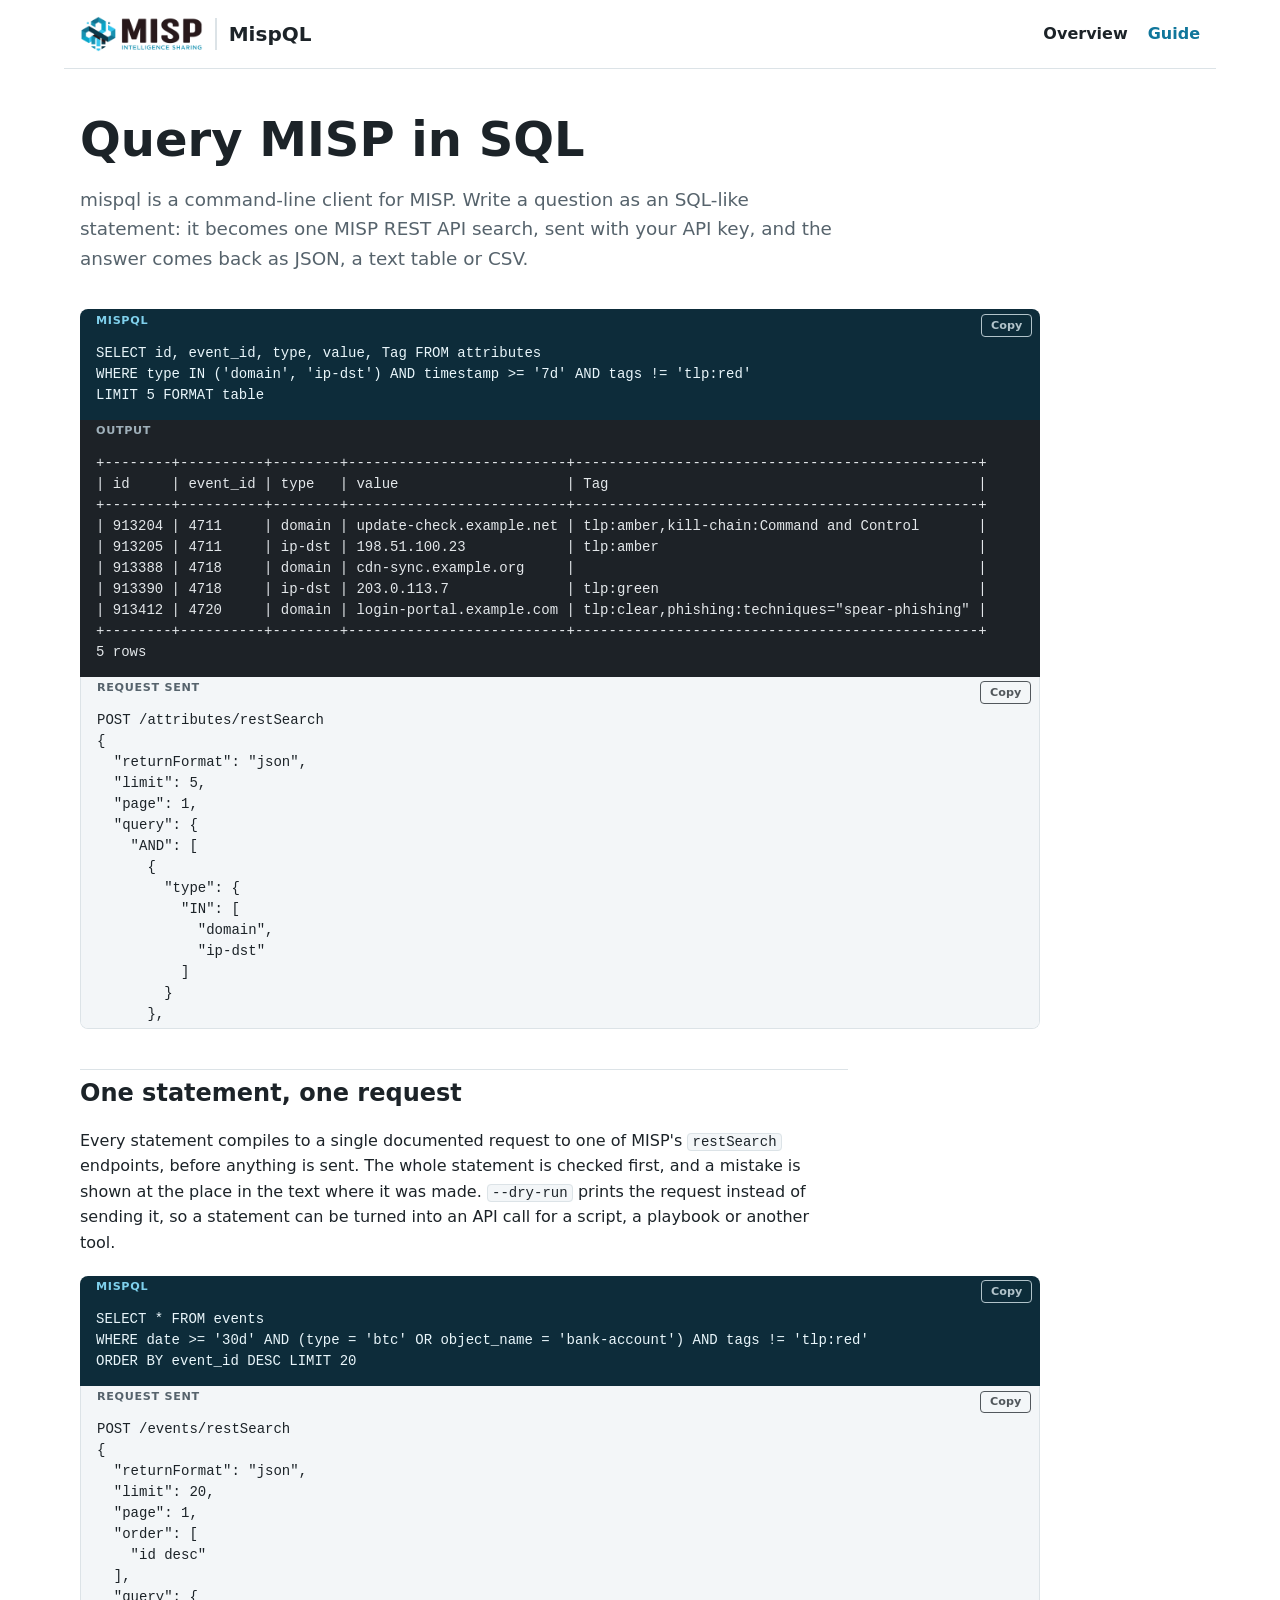
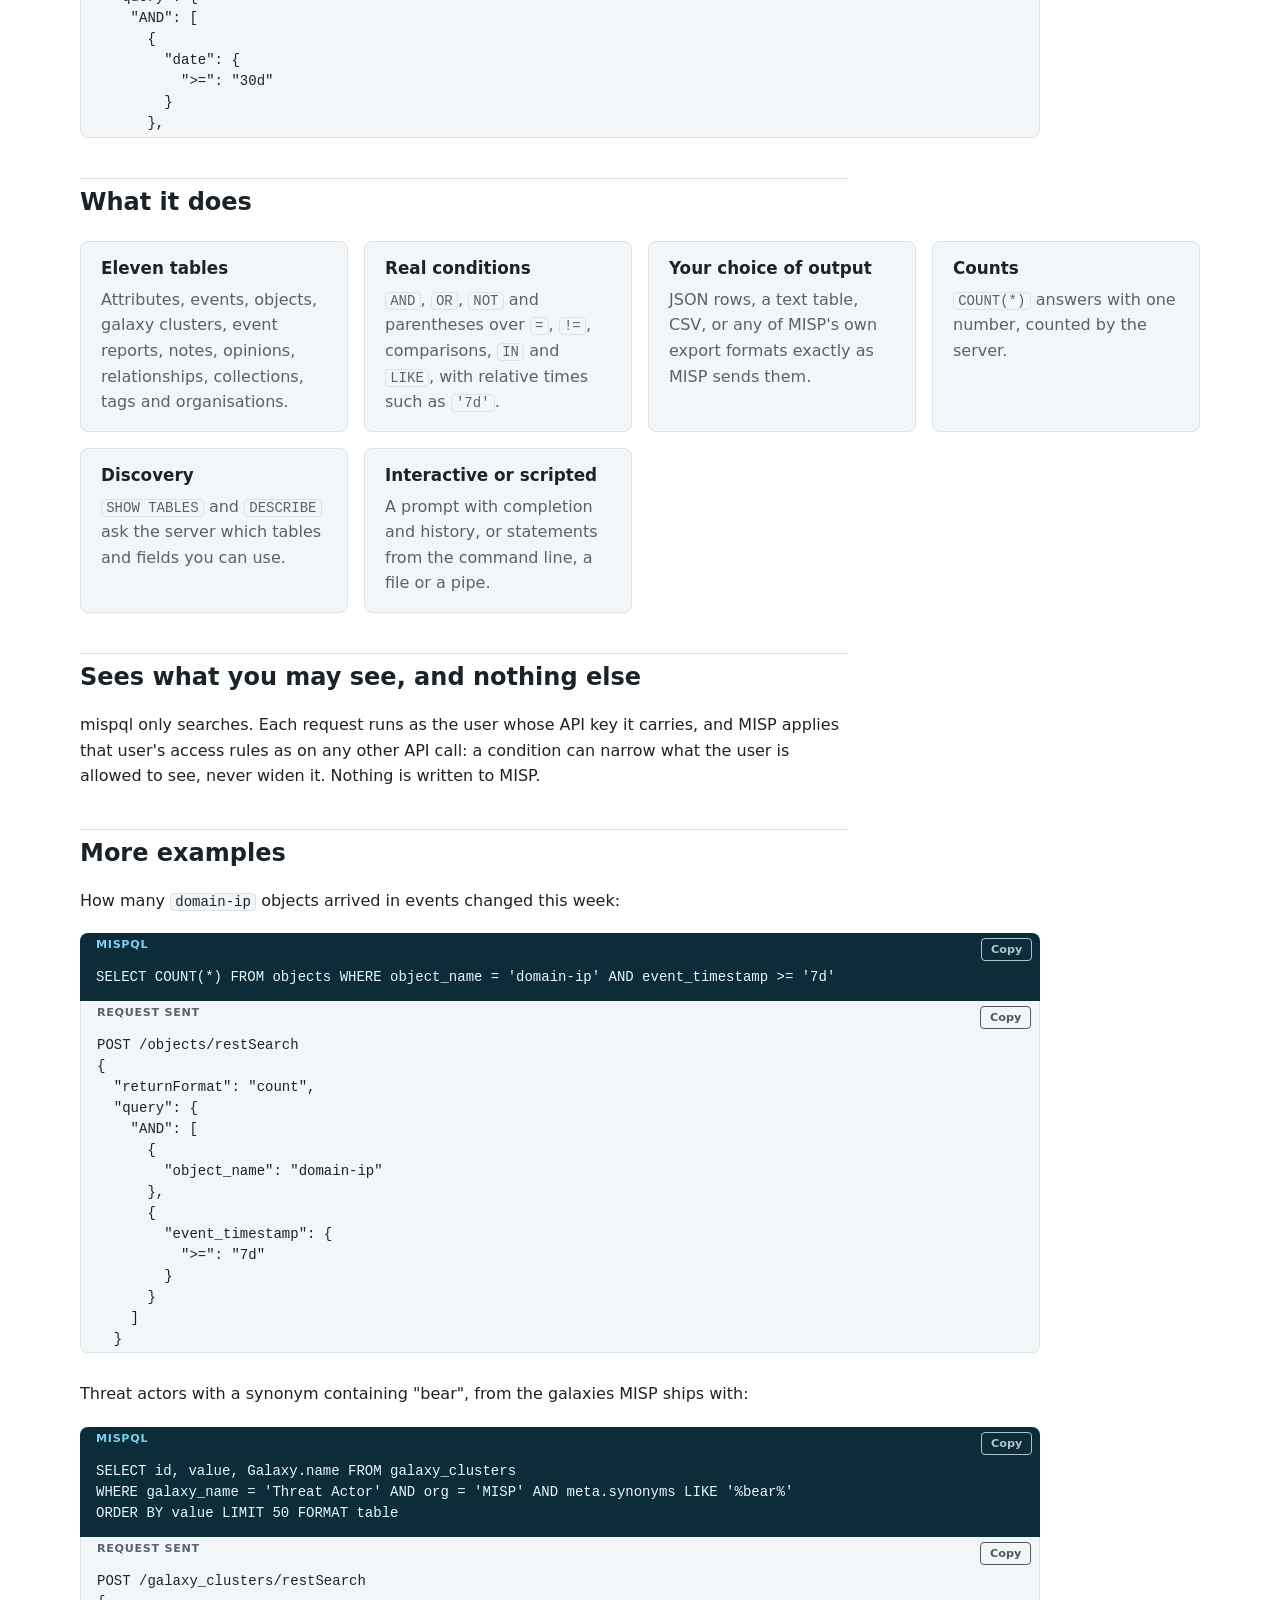
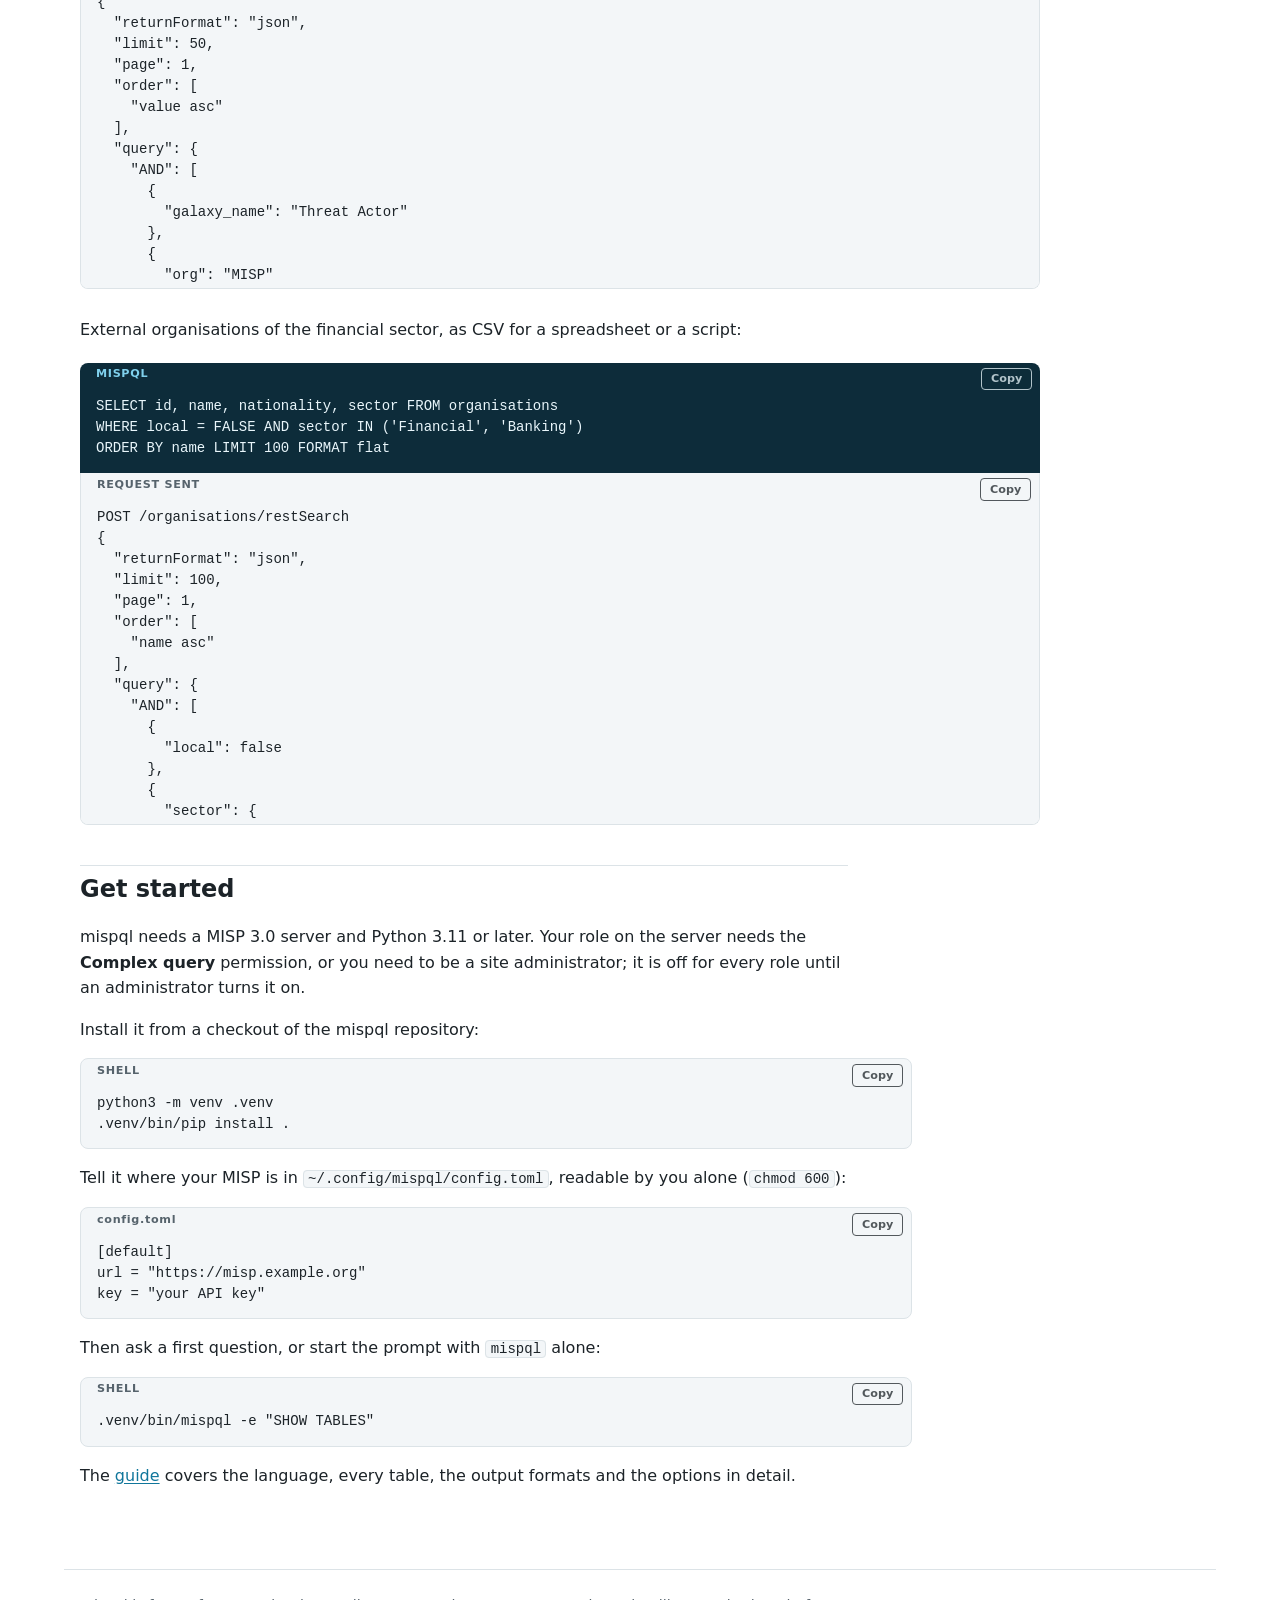
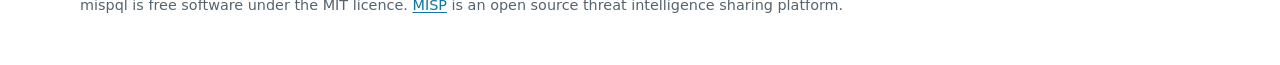
==== site/index.html @ 82859a41 "new: [site] Product page and guide - site/: a product page and a guide with an example per feature a" ====
<!doctype html>
<html lang="en">
<head>
<meta charset="utf-8">
<meta name="viewport" content="width=device-width, initial-scale=1">
<title>MispQL: query MISP in SQL</title>
<meta name="description" content="mispql is a command-line client that queries MISP in MispQL, an SQL-like language, over MISP's REST API.">
<link rel="stylesheet" href="style.css">
<script src="copy.js" defer></script>
</head>
<body>
<header class="site">
  <a class="brand" href="index.html">
    <picture>
      <source srcset="misp-logo-dark.png" media="(prefers-color-scheme: dark)">
      <img src="misp-logo.png" alt="MISP" width="123" height="36">
    </picture>
    <span>MispQL</span>
  </a>
  <nav><a href="index.html" aria-current="page">Overview</a><a href="guide.html">Guide</a></nav>
</header>
<main>
<section class="hero">
  <h1>Query MISP in SQL</h1>
  <p class="lead">mispql is a command-line client for MISP. Write a question as an SQL-like
  statement: it becomes one MISP REST API search, sent with your API key, and the answer
  comes back as JSON, a text table or CSV.</p>
</section>

<div class="example" data-sample="attributes-table">
<pre class="mql"><code>SELECT id, event_id, type, value, Tag FROM attributes
WHERE type IN ('domain', 'ip-dst') AND timestamp &gt;= '7d' AND tags != 'tlp:red'
LIMIT 5 FORMAT table</code></pre>
<pre class="output"><code>+--------+----------+--------+--------------------------+------------------------------------------------+
| id     | event_id | type   | value                    | Tag                                            |
+--------+----------+--------+--------------------------+------------------------------------------------+
| 913204 | 4711     | domain | update-check.example.net | tlp:amber,kill-chain:Command and Control       |
| 913205 | 4711     | ip-dst | 198.51.100.23            | tlp:amber                                      |
| 913388 | 4718     | domain | cdn-sync.example.org     |                                                |
| 913390 | 4718     | ip-dst | 203.0.113.7              | tlp:green                                      |
| 913412 | 4720     | domain | login-portal.example.com | tlp:clear,phishing:techniques="spear-phishing" |
+--------+----------+--------+--------------------------+------------------------------------------------+
5 rows</code></pre>
<pre class="request"><code>POST /attributes/restSearch
{
  "returnFormat": "json",
  "limit": 5,
  "page": 1,
  "query": {
    "AND": [
      {
        "type": {
          "IN": [
            "domain",
            "ip-dst"
          ]
        }
      },
      {
        "timestamp": {
          "&gt;=": "7d"
        }
      },
      {
        "tags": {
          "!=": "tlp:red"
        }
      }
    ]
  }
}</code></pre>
</div>

<section class="prose">
  <h2 id="one-request">One statement, one request</h2>
  <p>Every statement compiles to a single documented request to one of MISP's
  <code>restSearch</code> endpoints, before anything is sent. The whole statement is checked
  first, and a mistake is shown at the place in the text where it was made.
  <code>--dry-run</code> prints the request instead of sending it, so a statement can be
  turned into an API call for a script, a playbook or another tool.</p>
</section>

<div class="example">
<pre class="mql"><code>SELECT * FROM events
WHERE date &gt;= '30d' AND (type = 'btc' OR object_name = 'bank-account') AND tags != 'tlp:red'
ORDER BY event_id DESC LIMIT 20</code></pre>
<pre class="request"><code>POST /events/restSearch
{
  "returnFormat": "json",
  "limit": 20,
  "page": 1,
  "order": [
    "id desc"
  ],
  "query": {
    "AND": [
      {
        "date": {
          "&gt;=": "30d"
        }
      },
      {
        "OR": [
          {
            "type": "btc"
          },
          {
            "object_name": "bank-account"
          }
        ]
      },
      {
        "tags": {
          "!=": "tlp:red"
        }
      }
    ]
  }
}</code></pre>
</div>

<section class="prose">
  <h2 id="features">What it does</h2>
</section>
<div class="grid">
  <div class="card"><h3>Eleven tables</h3><p>Attributes, events, objects, galaxy clusters,
  event reports, notes, opinions, relationships, collections, tags and organisations.</p></div>
  <div class="card"><h3>Real conditions</h3><p><code>AND</code>, <code>OR</code>,
  <code>NOT</code> and parentheses over <code>=</code>, <code>!=</code>, comparisons,
  <code>IN</code> and <code>LIKE</code>, with relative times such as <code>'7d'</code>.</p></div>
  <div class="card"><h3>Your choice of output</h3><p>JSON rows, a text table, CSV, or any of
  MISP's own export formats exactly as MISP sends them.</p></div>
  <div class="card"><h3>Counts</h3><p><code>COUNT(*)</code> answers with one number,
  counted by the server.</p></div>
  <div class="card"><h3>Discovery</h3><p><code>SHOW TABLES</code> and <code>DESCRIBE</code>
  ask the server which tables and fields you can use.</p></div>
  <div class="card"><h3>Interactive or scripted</h3><p>A prompt with completion and history,
  or statements from the command line, a file or a pipe.</p></div>
</div>

<section class="prose">
  <h2 id="access">Sees what you may see, and nothing else</h2>
  <p>mispql only searches. Each request runs as the user whose API key it carries, and MISP
  applies that user's access rules as on any other API call: a condition can narrow what the
  user is allowed to see, never widen it. Nothing is written to MISP.</p>

  <h2 id="more">More examples</h2>
  <p>How many <code>domain-ip</code> objects arrived in events changed this week:</p>
</section>

<div class="example">
<pre class="mql"><code>SELECT COUNT(*) FROM objects WHERE object_name = 'domain-ip' AND event_timestamp &gt;= '7d'</code></pre>
<pre class="request"><code>POST /objects/restSearch
{
  "returnFormat": "count",
  "query": {
    "AND": [
      {
        "object_name": "domain-ip"
      },
      {
        "event_timestamp": {
          "&gt;=": "7d"
        }
      }
    ]
  }
}</code></pre>
</div>

<p class="prose">Threat actors with a synonym containing "bear", from the galaxies MISP ships with:</p>

<div class="example">
<pre class="mql"><code>SELECT id, value, Galaxy.name FROM galaxy_clusters
WHERE galaxy_name = 'Threat Actor' AND org = 'MISP' AND meta.synonyms LIKE '%bear%'
ORDER BY value LIMIT 50 FORMAT table</code></pre>
<pre class="request"><code>POST /galaxy_clusters/restSearch
{
  "returnFormat": "json",
  "limit": 50,
  "page": 1,
  "order": [
    "value asc"
  ],
  "query": {
    "AND": [
      {
        "galaxy_name": "Threat Actor"
      },
      {
        "org": "MISP"
      },
      {
        "meta.synonyms": {
          "LIKE": "%bear%"
        }
      }
    ]
  }
}</code></pre>
</div>

<p class="prose">External organisations of the financial sector, as CSV for a spreadsheet or a script:</p>

<div class="example">
<pre class="mql"><code>SELECT id, name, nationality, sector FROM organisations
WHERE local = FALSE AND sector IN ('Financial', 'Banking')
ORDER BY name LIMIT 100 FORMAT flat</code></pre>
<pre class="request"><code>POST /organisations/restSearch
{
  "returnFormat": "json",
  "limit": 100,
  "page": 1,
  "order": [
    "name asc"
  ],
  "query": {
    "AND": [
      {
        "local": false
      },
      {
        "sector": {
          "IN": [
            "Financial",
            "Banking"
          ]
        }
      }
    ]
  }
}</code></pre>
</div>

<section class="prose">
  <h2 id="start">Get started</h2>
  <p>mispql needs a MISP 3.0 server and Python 3.11 or later. Your role on the server needs
  the <strong>Complex query</strong> permission, or you need to be a site administrator; it is
  off for every role until an administrator turns it on.</p>
  <p>Install it from a checkout of the mispql repository:</p>
</section>

<pre class="shell"><code>python3 -m venv .venv
.venv/bin/pip install .</code></pre>

<p class="prose">Tell it where your MISP is in <code>~/.config/mispql/config.toml</code>, readable by
you alone (<code>chmod 600</code>):</p>

<pre class="config"><code>[default]
url = "https://misp.example.org"
key = "your API key"</code></pre>

<p class="prose">Then ask a first question, or start the prompt with <code>mispql</code> alone:</p>

<pre class="shell"><code>.venv/bin/mispql -e "SHOW TABLES"</code></pre>

<section class="prose">
  <p>The <a href="guide.html">guide</a> covers the language, every table, the output formats
  and the options in detail.</p>
</section>
</main>
<footer>
  mispql is free software under the MIT licence.
  <a href="https://www.misp-project.org/">MISP</a> is an open source threat intelligence sharing platform.
</footer>
</body>
</html>
---- site/style.css ----
:root {
  --bg: #ffffff;
  --fg: #1c2328;
  --muted: #56636c;
  --line: #dce3e7;
  --accent: #10769b;
  --accent-soft: #e5f3f8;
  --panel: #f3f6f8;
  --mql-bg: #0d2c3a;
  --mql-fg: #e9f6fb;
  --mql-label: #7fd0ec;
  --out-bg: #1d2227;
  --out-fg: #e3e7ea;
  --error: #b42318;
  --error-soft: #fdf0ee;
  --mono: ui-monospace, SFMono-Regular, Menlo, Consolas, "Liberation Mono", monospace;
  --sans: system-ui, -apple-system, "Segoe UI", Roboto, "Helvetica Neue", Arial, sans-serif;
  color-scheme: light;
}

@media (prefers-color-scheme: dark) {
  :root {
    --bg: #11171b;
    --fg: #e4e9ec;
    --muted: #9aa8b1;
    --line: #2a353c;
    --accent: #5cc6ea;
    --accent-soft: #15303c;
    --panel: #182127;
    --mql-bg: #0a3445;
    --mql-fg: #e9f6fb;
    --mql-label: #7fd0ec;
    --out-bg: #0b0f12;
    --out-fg: #dfe5e8;
    --error: #ff8a7a;
    --error-soft: #2a1715;
    color-scheme: dark;
  }
}

*, *::before, *::after { box-sizing: border-box; }

html { -webkit-text-size-adjust: 100%; }

body {
  margin: 0;
  background: var(--bg);
  color: var(--fg);
  font: 16px/1.6 var(--sans);
}

a { color: var(--accent); text-underline-offset: 2px; }

code, pre { font-family: var(--mono); font-size: 0.875rem; }

:not(pre) > code {
  background: var(--panel);
  border: 1px solid var(--line);
  border-radius: 4px;
  padding: 0 0.3em;
  overflow-wrap: anywhere;
}

h1, h2, h3 { line-height: 1.25; }
h2 { margin-top: 2.5rem; padding-top: 0.5rem; border-top: 1px solid var(--line); }
h3 { margin-top: 2rem; }
h2[id], h3[id] { scroll-margin-top: 1rem; }

/* Header */

.site {
  display: flex;
  flex-wrap: wrap;
  align-items: center;
  justify-content: space-between;
  gap: 0.75rem 1.5rem;
  max-width: 72rem;
  margin: 0 auto;
  padding: 1rem 16px;
  border-bottom: 1px solid var(--line);
}

.brand {
  display: flex;
  align-items: center;
  gap: 0.75rem;
  color: var(--fg);
  text-decoration: none;
  font-weight: 700;
  font-size: 1.25rem;
}

.brand img { display: block; height: 36px; width: auto; }
.brand span { padding-left: 0.75rem; border-left: 2px solid var(--line); }

.site nav { display: flex; gap: 1.25rem; }
.site nav a { text-decoration: none; font-weight: 600; }
.site nav a[aria-current="page"] { color: var(--fg); }

/* Layout */

main {
  max-width: 72rem;
  margin: 0 auto;
  padding: 0 16px 4rem;
}

.prose { max-width: 48rem; }

.hero { padding: 2.5rem 0 1rem; max-width: 48rem; }
.hero h1 { font-size: clamp(2rem, 6vw, 3rem); margin: 0 0 1rem; }
.lead { font-size: 1.15rem; color: var(--muted); margin: 0; }

.grid {
  display: grid;
  grid-template-columns: repeat(auto-fit, minmax(15rem, 1fr));
  gap: 1rem;
  margin: 1.5rem 0;
}

.card {
  border: 1px solid var(--line);
  border-radius: 8px;
  padding: 1rem 1.25rem;
  background: var(--panel);
}

.card h3 { margin: 0 0 0.5rem; font-size: 1.05rem; }
.card p { margin: 0; color: var(--muted); }

.guide {
  display: grid;
  grid-template-columns: minmax(0, 1fr);
  gap: 2rem;
}

.toc { font-size: 0.95rem; padding-top: 1.5rem; }
.toc ol { list-style: none; margin: 0; padding: 0; }
.toc ol ol { padding-left: 1rem; }
.toc li { margin: 0.2rem 0; }
.toc a { text-decoration: none; }
.toc a:hover { text-decoration: underline; }

@media (max-width: 63.99rem) {
  .toc > ol { display: flex; flex-wrap: wrap; gap: 0.2rem 1.1rem; }
  .toc ol ol { display: none; }
}

@media (min-width: 64rem) {
  .guide { grid-template-columns: 14rem minmax(0, 1fr); }
  .toc { position: sticky; top: 0; align-self: start; max-height: 100vh; overflow-y: auto; }
}

/* Examples */

.example { margin: 1.25rem 0 1.75rem; max-width: 60rem; }

pre {
  position: relative;
  margin: 0;
  padding: 2.1rem 1rem 0.85rem;
  overflow-x: auto;
  line-height: 1.5;
  border-radius: 0;
}

pre::before {
  position: absolute;
  top: 0.35rem;
  left: 1rem;
  font: 600 0.7rem/1 var(--sans);
  letter-spacing: 0.06em;
  text-transform: uppercase;
}

pre.mql { background: var(--mql-bg); color: var(--mql-fg); border-radius: 8px 8px 0 0; }
pre.mql::before { content: "MispQL"; color: var(--mql-label); }

pre.request { background: var(--panel); border: 1px solid var(--line); border-top: 0; max-height: 22rem; }
pre.request::before { content: "Request sent"; color: var(--muted); }

pre.output { background: var(--out-bg); color: var(--out-fg); }
pre.output::before { content: "Output"; color: #9fb0ba; }

pre.error { background: var(--error-soft); color: var(--fg); border-left: 4px solid var(--error); }
pre.error::before { content: "Error"; color: var(--error); }

.example > pre:last-child { border-radius: 0 0 8px 8px; }
.example > pre:only-child { border-radius: 8px; }

pre.shell, pre.syntax, pre.config {
  background: var(--panel);
  border: 1px solid var(--line);
  border-radius: 8px;
  margin: 1rem 0;
  max-width: 52rem;
}

pre.shell::before { content: "Shell"; color: var(--muted); }
pre.syntax::before { content: "Syntax"; color: var(--muted); }
pre.config::before { content: "config.toml"; color: var(--muted); text-transform: none; }

button.copy {
  position: absolute;
  top: 0.3rem;
  right: 0.5rem;
  font: 600 0.7rem/1 var(--sans);
  padding: 0.3rem 0.55rem;
  border-radius: 4px;
  border: 1px solid currentColor;
  background: transparent;
  color: inherit;
  opacity: 0.75;
  cursor: pointer;
}

button.copy:hover, button.copy:focus-visible { opacity: 1; }

/* Tables and facts */

.scroll { overflow-x: auto; max-width: 52rem; margin: 1rem 0; }

table { border-collapse: collapse; width: 100%; font-size: 0.95rem; }
th, td { text-align: left; vertical-align: top; padding: 0.45rem 0.75rem; border-bottom: 1px solid var(--line); }
th { background: var(--panel); }

dl.facts {
  display: grid;
  grid-template-columns: minmax(0, 1fr);
  gap: 0.15rem 1rem;
  max-width: 52rem;
  margin: 1rem 0;
  padding: 0.75rem 1rem;
  border-left: 4px solid var(--accent);
  background: var(--accent-soft);
  border-radius: 0 8px 8px 0;
}

dl.facts dt { font-weight: 600; }
dl.facts dd { margin: 0 0 0.5rem; }

@media (min-width: 40rem) {
  dl.facts { grid-template-columns: 11rem minmax(0, 1fr); }
  dl.facts dd { margin: 0; }
}

.note { color: var(--muted); }

footer {
  max-width: 72rem;
  margin: 0 auto;
  padding: 1.5rem 16px 3rem;
  border-top: 1px solid var(--line);
  color: var(--muted);
  font-size: 0.9rem;
}
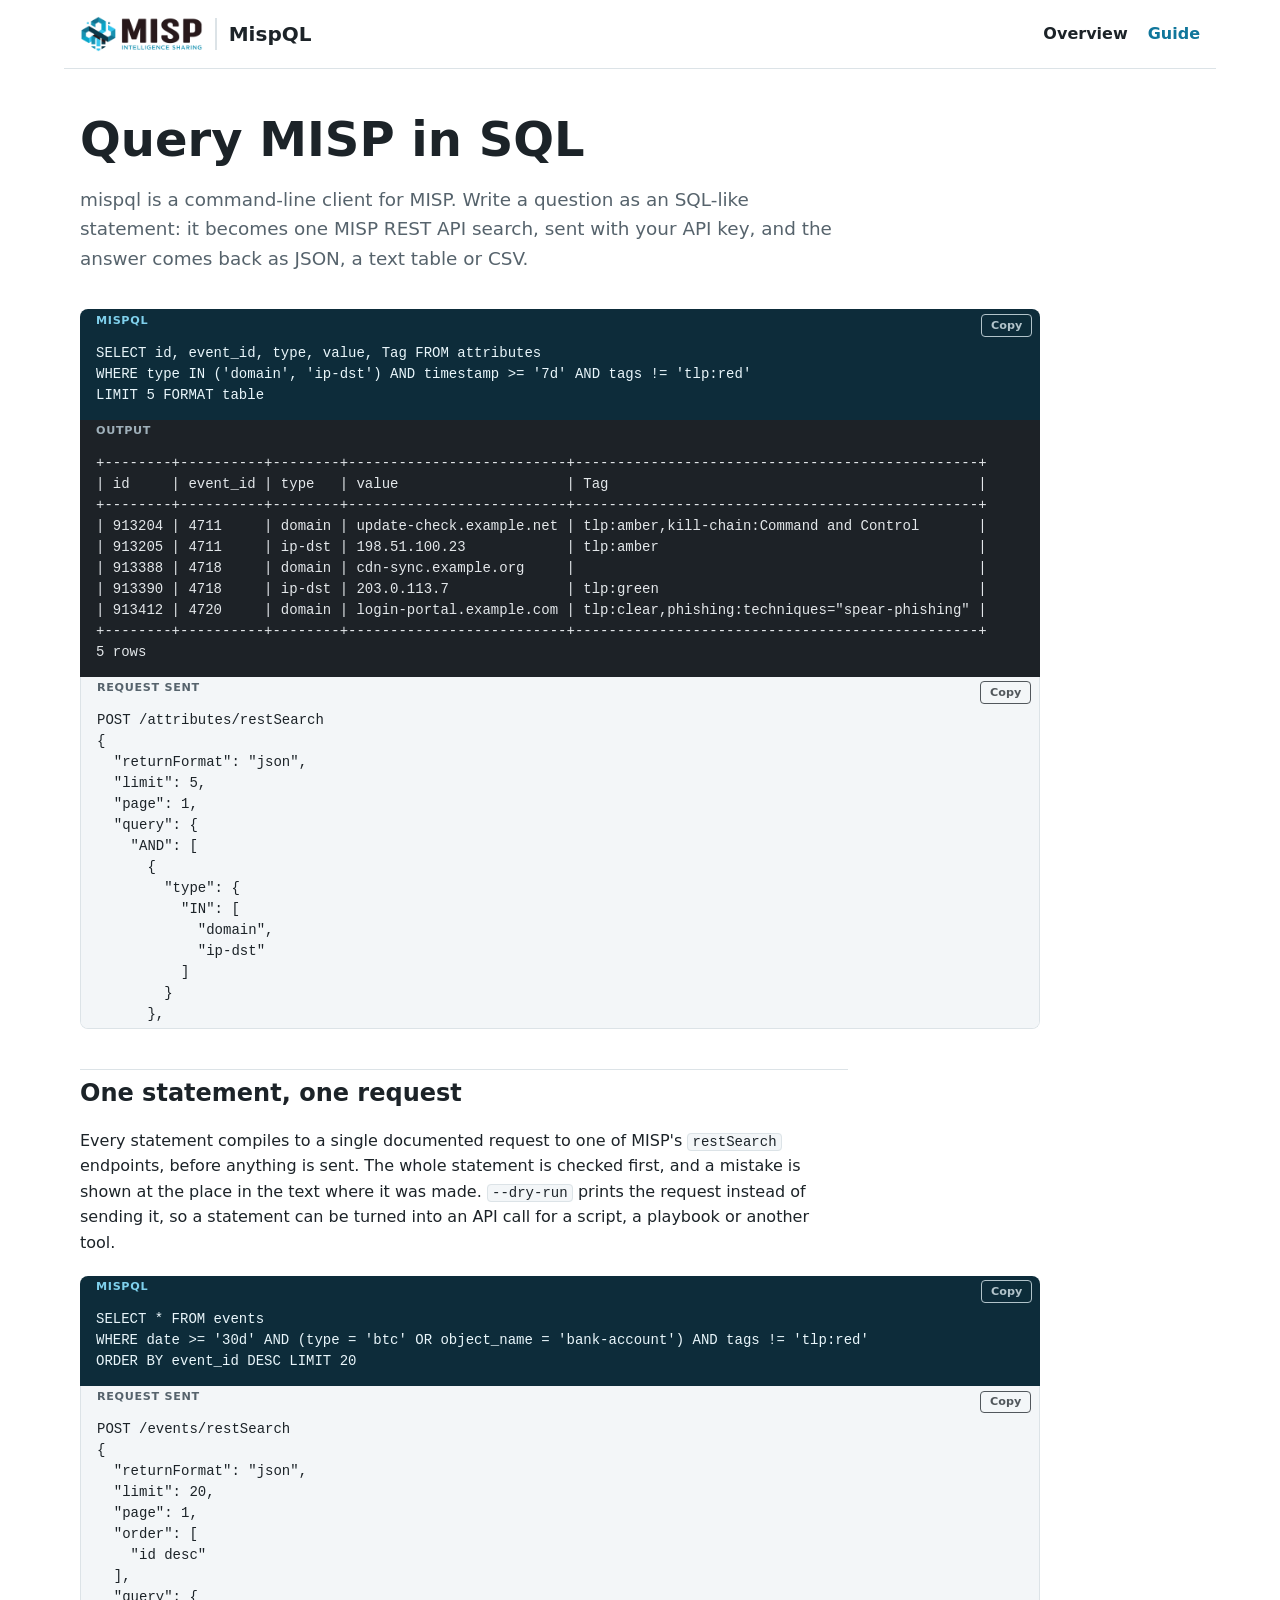
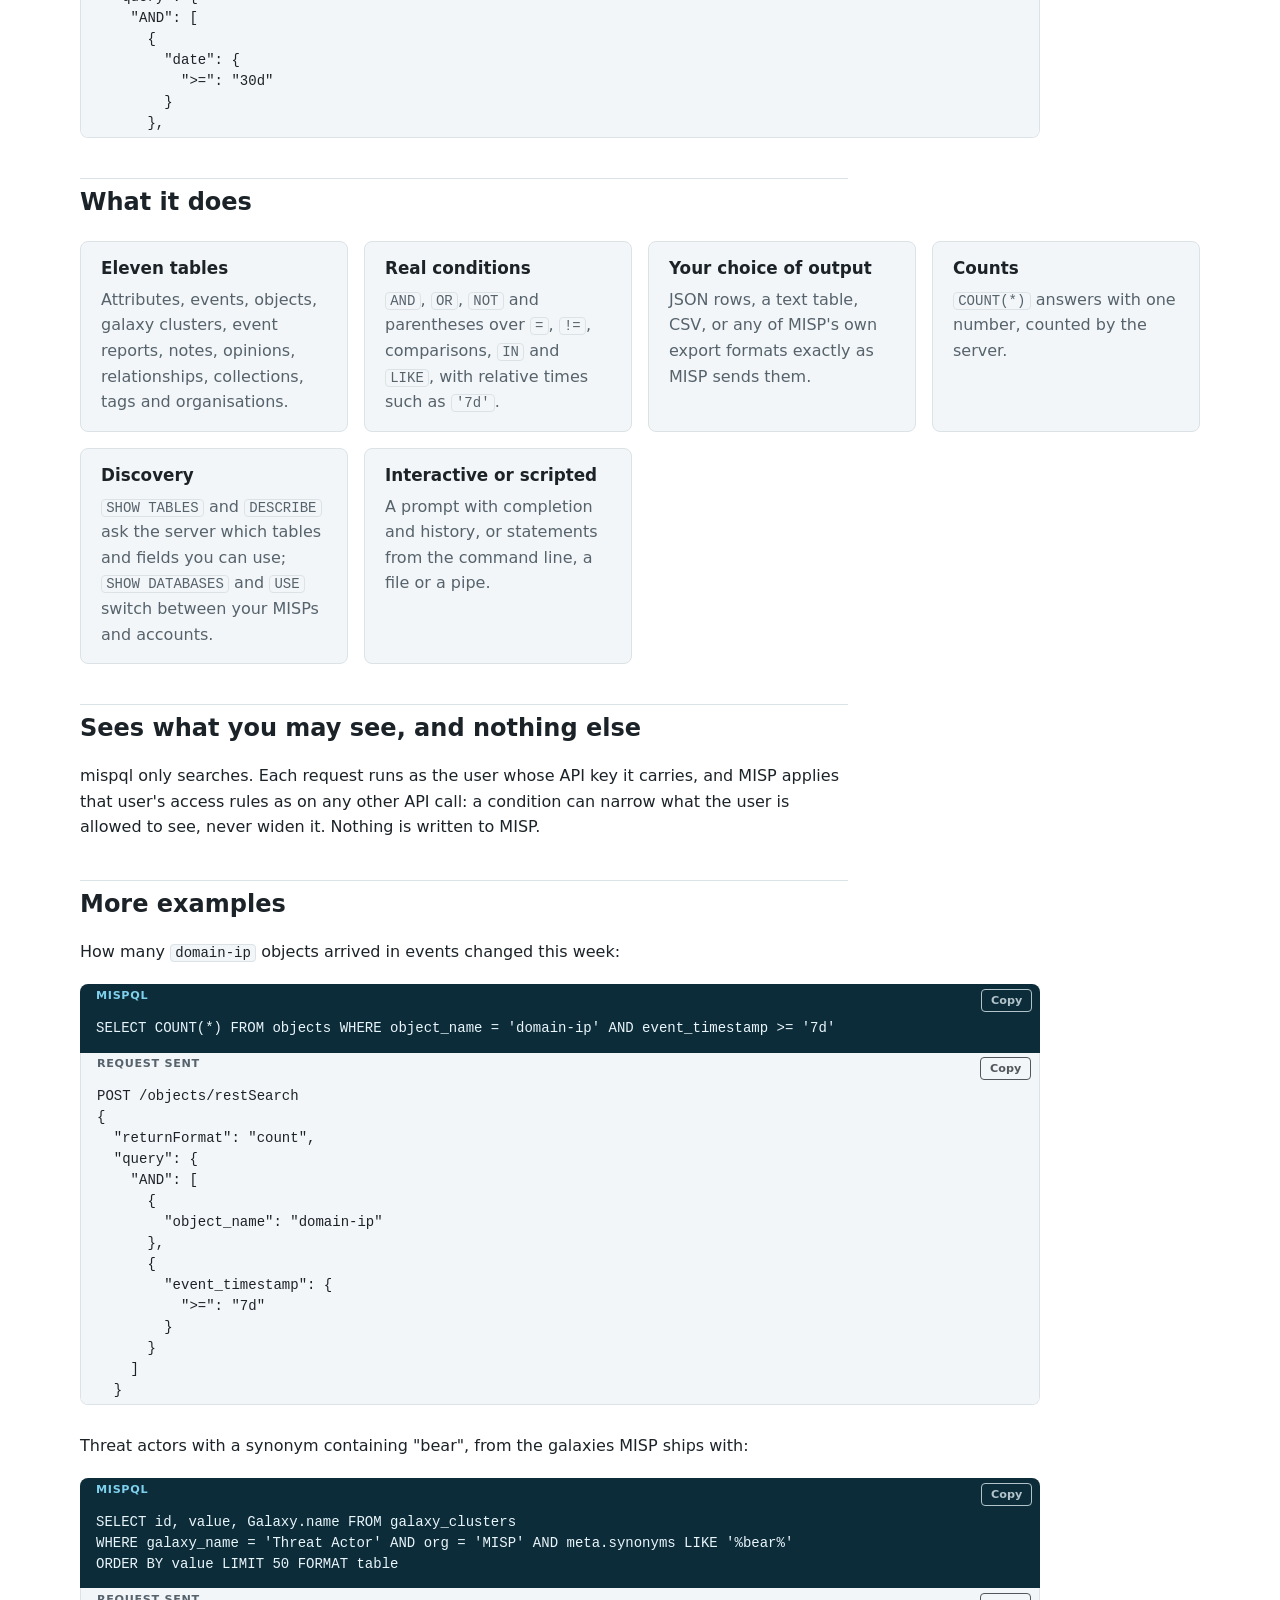
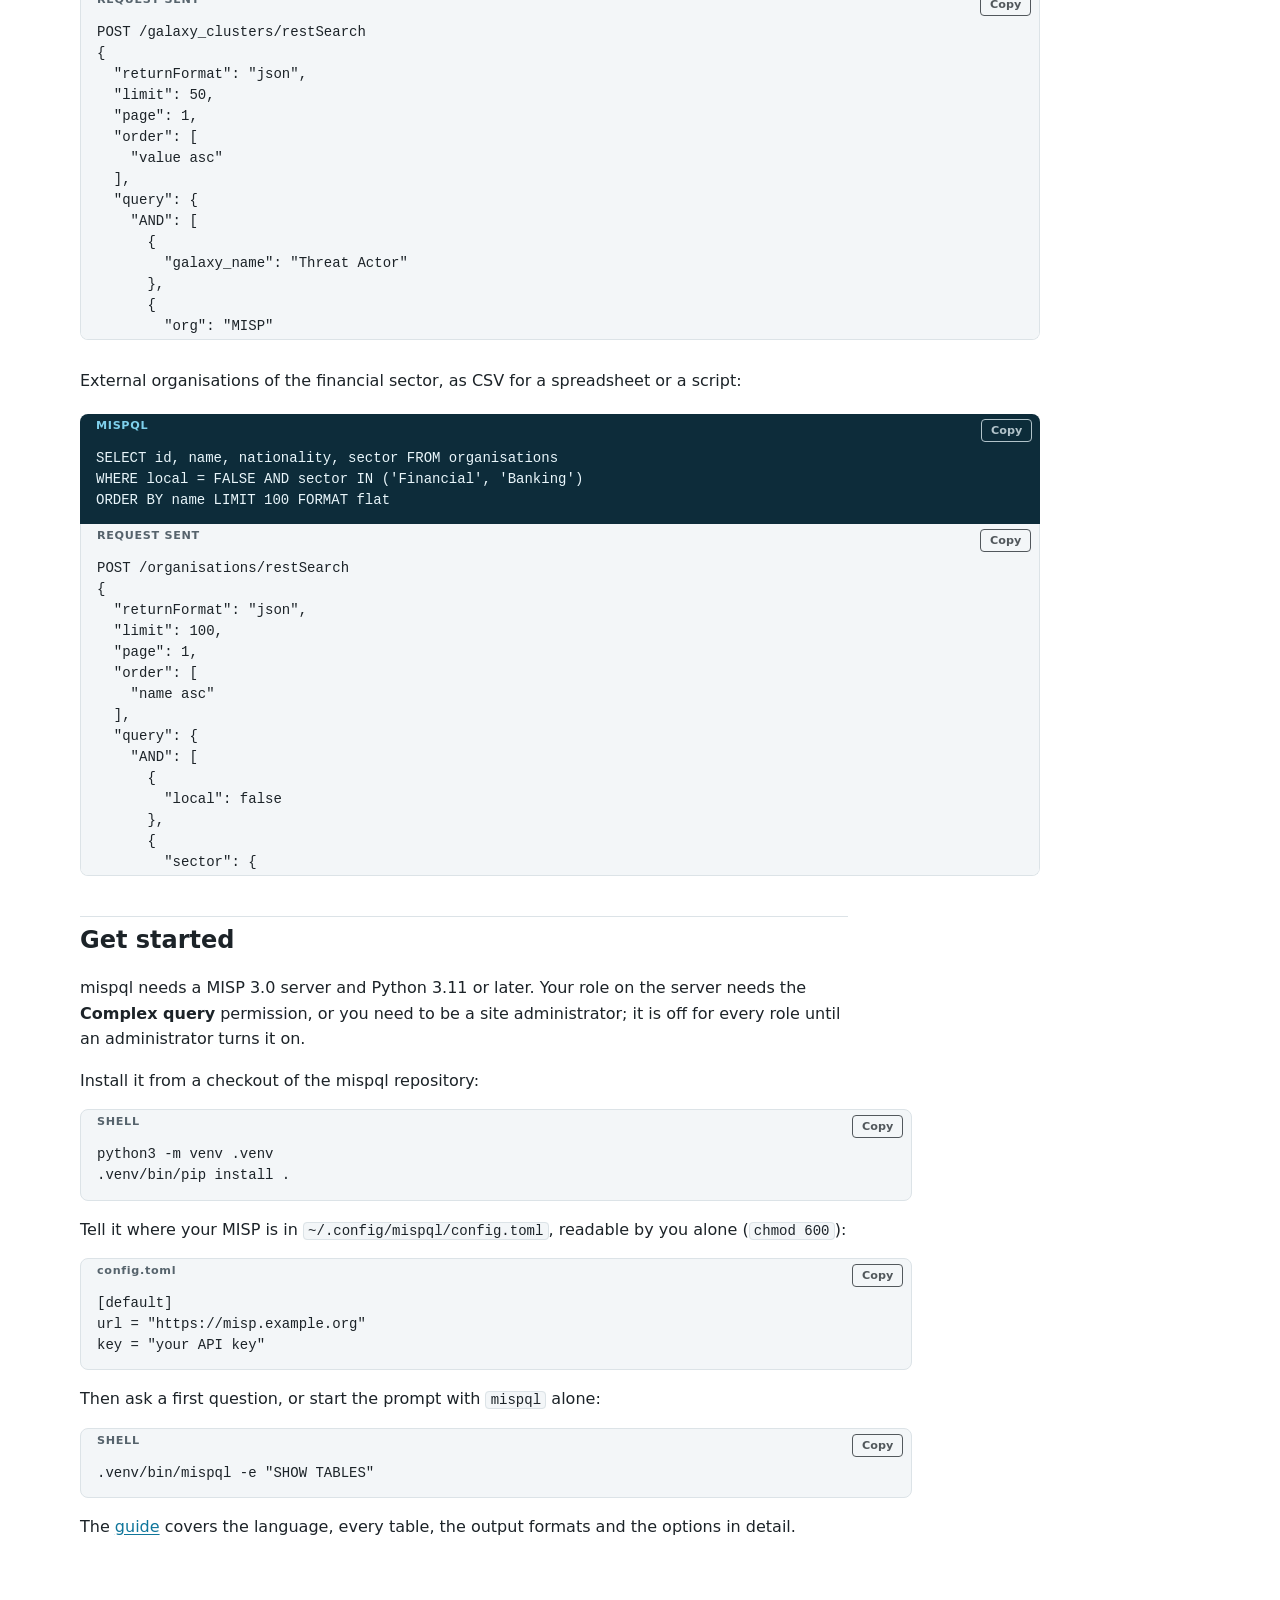
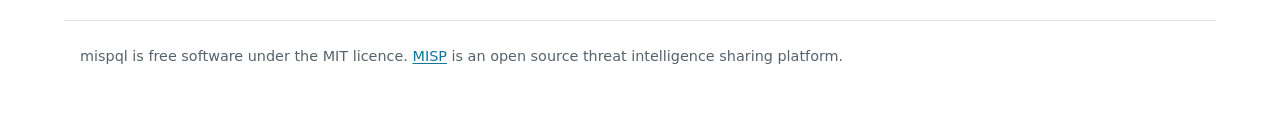
==== commit a992e736: "new: [databases] Switch between MISP connections - SHOW DATABASES lists the config's profiles with w" ====
--- a/site/index.html
+++ b/site/index.html
@@ -133,7 +133,8 @@
   <div class="card"><h3>Counts</h3><p><code>COUNT(*)</code> answers with one number,
   counted by the server.</p></div>
   <div class="card"><h3>Discovery</h3><p><code>SHOW TABLES</code> and <code>DESCRIBE</code>
-  ask the server which tables and fields you can use.</p></div>
+  ask the server which tables and fields you can use; <code>SHOW DATABASES</code> and
+  <code>USE</code> switch between your MISPs and accounts.</p></div>
   <div class="card"><h3>Interactive or scripted</h3><p>A prompt with completion and history,
   or statements from the command line, a file or a pipe.</p></div>
 </div>
